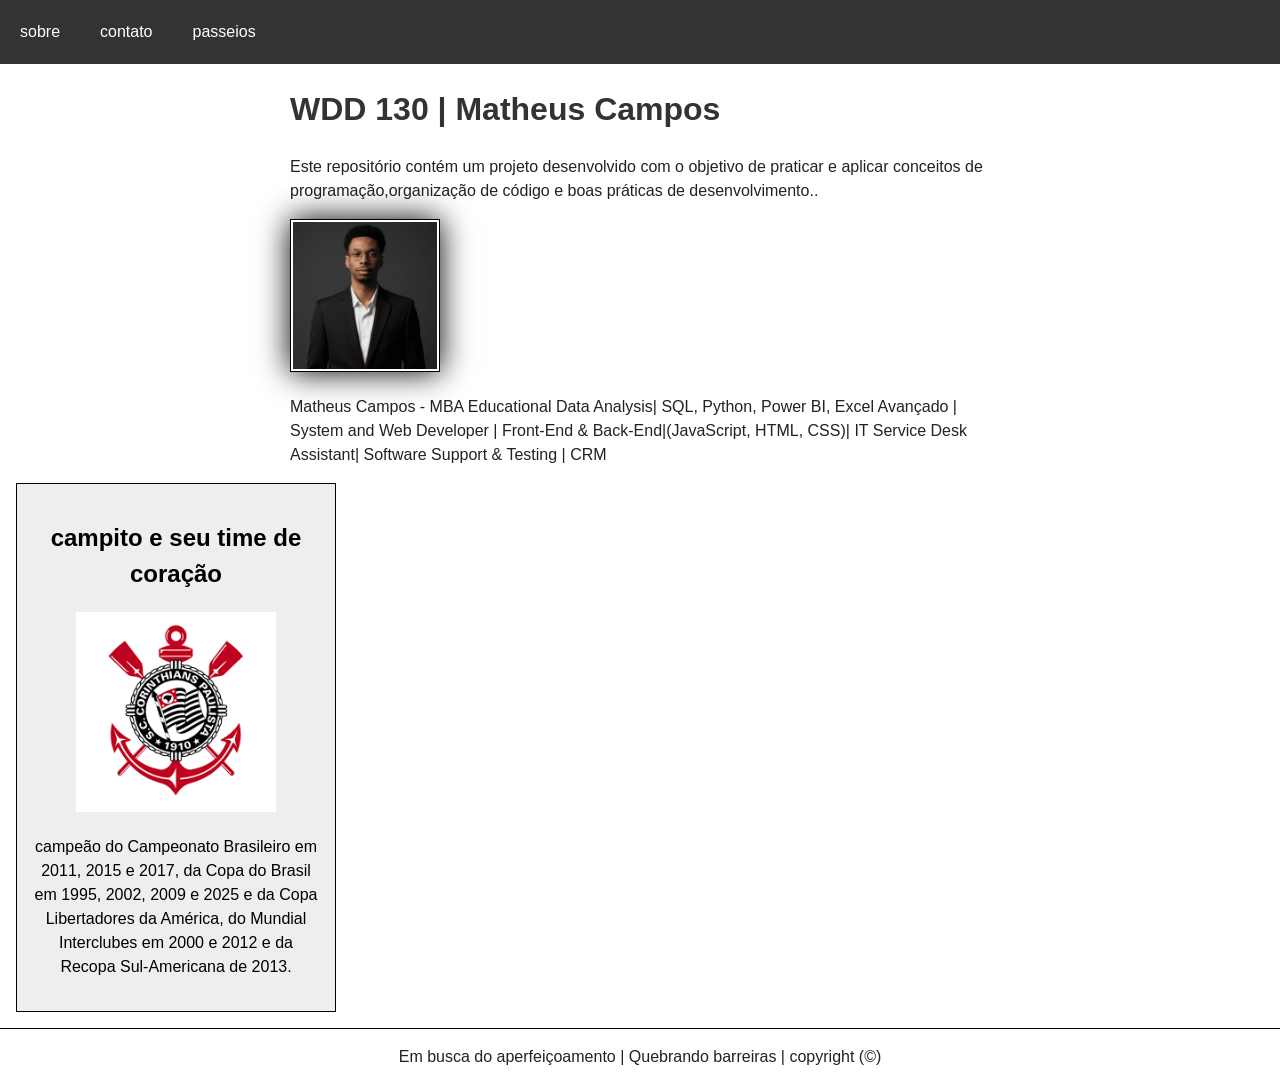
==== wwr/index.html @ e8d2c733 "attpagina" ====
<!DOCTYPE html>
<html lang="pt-br">

<head>
    <meta charset="UTF-8">
    <meta name="viewport" content="width=device-width, initial-scale=1.0">
    <title>WDD 130 | Matheus Campos</title>
    <meta name="author" content="Matheus Campos">
    <meta name="description"
        content="Portfólio de Matheus Campos com projetos e estudos da BYU. Desenvolvimento contínuo, aprendizado prático e evolução constante na área de tecnologia.!!">
    <link rel="stylesheet" href="estilos/estilos.css">
</head>

<body>
    <header>
        <nav>

            <a href="sobre.html">sobre</a>
            <a href="contato.html">contato</a>
            <a href="passeios.html">passeios</a>

        </nav>

    </header>
    <main>
        <h1>WDD 130 | Matheus Campos</h1>
        <p>Este repositório contém um projeto desenvolvido com o objetivo de praticar e aplicar conceitos de
            programação,organização de código e boas práticas de desenvolvimento..</p>

        <img src="imagens/campitoperfil.png" alt="Foto de Campitoo" width="200">

        <p>Matheus Campos - MBA
            Educational Data Analysis| SQL, Python, Power BI, Excel Avançado |
            System and Web Developer | Front-End & Back-End|(JavaScript, HTML, CSS)|
            IT Service Desk Assistant| Software Support & Testing | CRM</p>

    </main>
    <aside>
        <h2>campito e seu time de coração</h2>
        <img src="imagens/corinthians.png" alt="Foto de Campitoo" width="200">
        <p>campeão do Campeonato Brasileiro em 2011, 2015 e 2017, da Copa do Brasil em 1995, 2002, 2009 e 2025 e da Copa
            Libertadores da América, do Mundial Interclubes em 2000 e 2012 e da Recopa Sul-Americana de 2013.</p>
    </aside>
    <footer>
        <p>Em busca do aperfeiçoamento | Quebrando barreiras | copyright (©)</p>
    </footer>

</body>

</html>
---- wwr/estilos/estilos.css ----
* {
    box-sizing: border-box;
}

body {
    font-family: Arial, Arial, Helvetica, sans-serif;
    line-height: 1.5;
    color: #222;
    background: #fff;
    margin: 0;
}

nav {
    background-color: #333;
    padding: 10px;

    display: flex;
    gap: 20px;
}

nav a {
    color: #fff;
    padding: 10px;
    text-decoration: none;
}


main {
    max-width: 700px;
    margin: 0 auto;
}


h1 {
    color: #333;
}


main img {
    width: 150px;
    height: auto;
    border: 1px solid #000;
    padding: 2px;
    box-shadow: 0 0 30px #000;
}

aside {
    width: 20rem;
    margin: 1em;
    border: 1px solid #000;
    padding: 1em;
    background-color: #eee;
    color: #000;
    text-align: center;
}

aside img {
    width: 200px;
    height: auto;
}


p {
    padding: 0;
}

footer {
    margin-top: 1em;
    border-top: 1px solid #000;
    text-align: center;
}
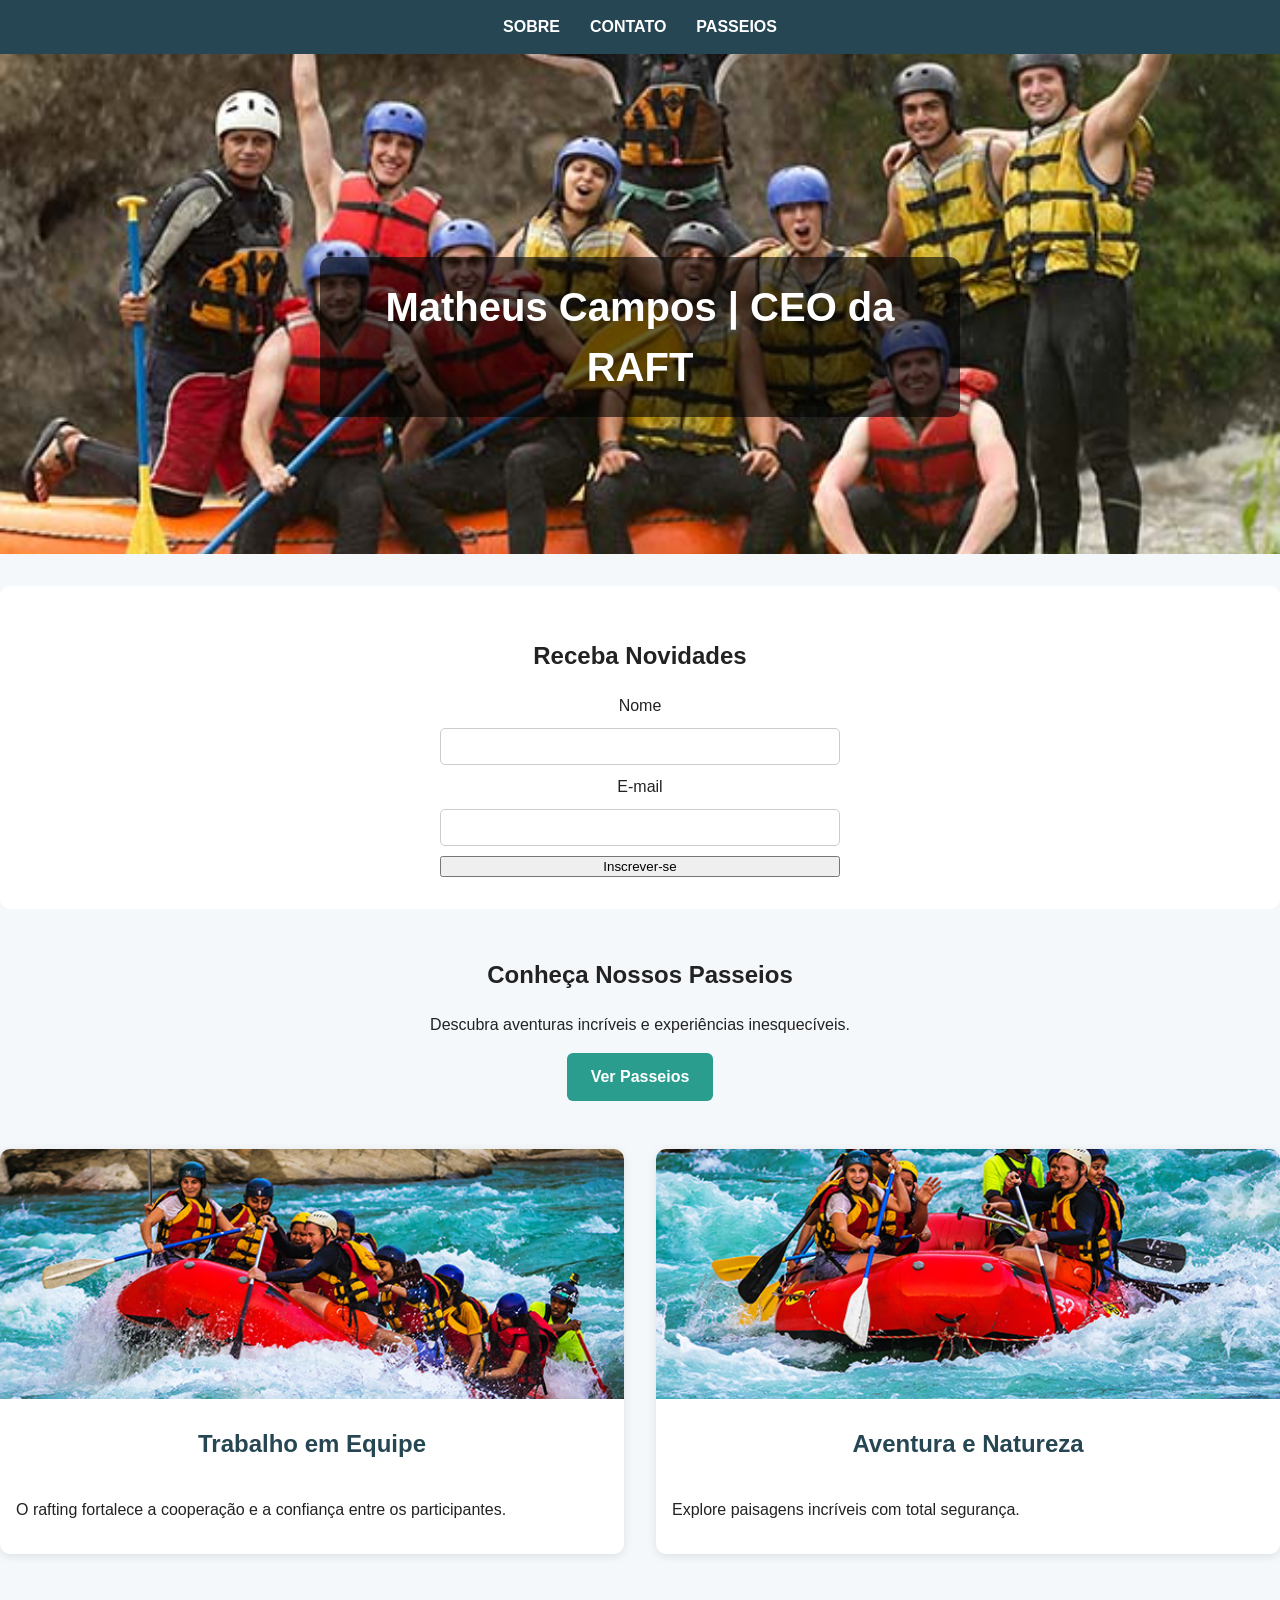
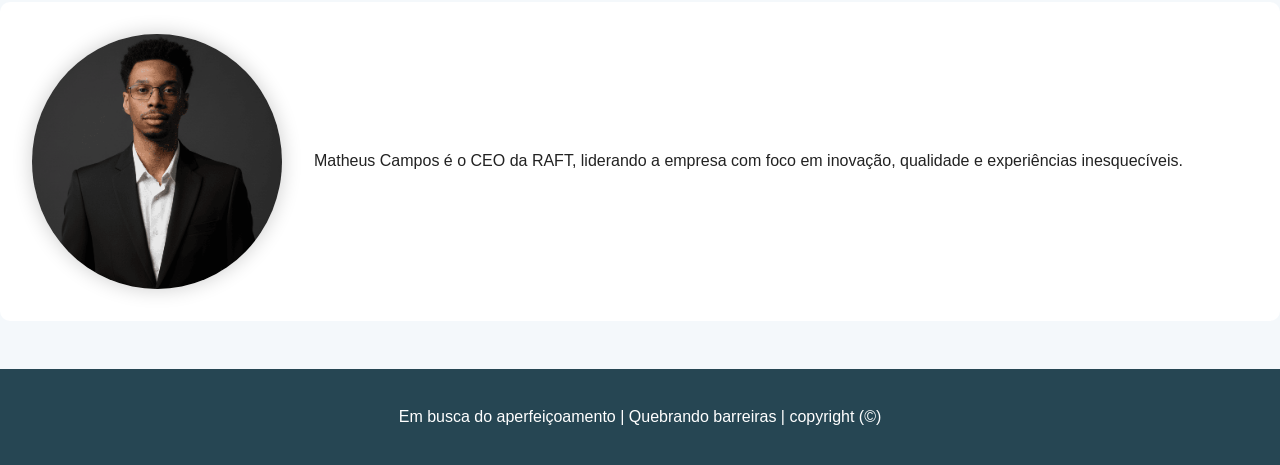
==== commit 48a4768c: "attpaginaprincipal" ====
--- a/wwr/index.html
+++ b/wwr/index.html
@@ -22,29 +22,37 @@
         </nav>
 
     </header>
-    <main>
-        <h1>WDD 130 | Matheus Campos</h1>
-        <p>Este repositório contém um projeto desenvolvido com o objetivo de praticar e aplicar conceitos de
-            programação,organização de código e boas práticas de desenvolvimento..</p>
-
-        <img src="imagens/campitoperfil.png" alt="Foto de Campitoo" width="200">
-
-        <p>Matheus Campos - MBA
-            Educational Data Analysis| SQL, Python, Power BI, Excel Avançado |
-            System and Web Developer | Front-End & Back-End|(JavaScript, HTML, CSS)|
-            IT Service Desk Assistant| Software Support & Testing | CRM</p>
-
+    <section class="hero"> <img src="imagens/rafting59_600.jpg" alt="Equipe praticando rafting">
+        <h1>Matheus Campos | CEO da RAFT</h1>
+    </section>
+    <section class="newsletter">
+        <h2>Receba Novidades</h2>
+        <form> <label for="nome">Nome</label> <input type="text" id="nome" required> <label for="email">E-mail</label>
+            <input type="email" id="email" required> <button type="submit">Inscrever-se</button>
+        </form>
+    </section>
+    <section class="cta">
+        <h2>Conheça Nossos Passeios</h2>
+        <p> Descubra aventuras incríveis e experiências inesquecíveis. </p> <a href="passeios.html">Ver Passeios</a>
+    </section>
+    <section class="grid-home">
+        <article> <img src="imagens/rafting18_600.jpg" alt="Rafting em equipe">
+            <h2>Trabalho em Equipe</h2>
+            <p> O rafting fortalece a cooperação e a confiança entre os participantes. </p>
+        </article>
+        <article> <img src="imagens/rafting17_600.jpg" alt="Aventura no rio">
+            <h2>Aventura e Natureza</h2>
+            <p> Explore paisagens incríveis com total segurança. </p>
+        </article>
+    </section>
+    <section class="biografia"> <img src="imagens/campitoperfil.png" alt="Foto de Matheus Campos">
+        <p> Matheus Campos é o CEO da RAFT, liderando a empresa com foco em inovação, qualidade e experiências
+            inesquecíveis. </p>
+    </section>
     </main>
-    <aside>
-        <h2>campito e seu time de coração</h2>
-        <img src="imagens/corinthians.png" alt="Foto de Campitoo" width="200">
-        <p>campeão do Campeonato Brasileiro em 2011, 2015 e 2017, da Copa do Brasil em 1995, 2002, 2009 e 2025 e da Copa
-            Libertadores da América, do Mundial Interclubes em 2000 e 2012 e da Recopa Sul-Americana de 2013.</p>
-    </aside>
     <footer>
         <p>Em busca do aperfeiçoamento | Quebrando barreiras | copyright (©)</p>
     </footer>
-
 </body>
 
 </html>
--- a/wwr/estilos/estilos.css
+++ b/wwr/estilos/estilos.css
@@ -1,71 +1,194 @@
-* {
-    box-sizing: border-box;
-}
 
 body {
-    font-family: Arial, Arial, Helvetica, sans-serif;
+    font-family: Arial, Helvetica, sans-serif;
     line-height: 1.5;
     color: #222;
-    background: #fff;
+    background-color: #f4f8fb;
     margin: 0;
 }
 
 nav {
-    background-color: #333;
-    padding: 10px;
-
+    background-color: #264653;
     display: flex;
-    gap: 20px;
+    justify-content: center;
+    gap: 30px;
+    padding: 15px;
 }
 
 nav a {
-    color: #fff;
-    padding: 10px;
+    color: white;
     text-decoration: none;
+    font-weight: bold;
+    text-transform: uppercase;
+    transition: 0.3s;
+}
+
+nav a:hover {
+    color: #e9c46a;
+}
+
+
+.hero {
+    position: relative;
+    width: 100%;
+}
+
+.hero img {
+    width: 100%;
+    height: 500px;
+    object-fit: cover;
+    display: block;
+}
+
+.hero h1 {
+    position: absolute;
+    top: 50%;
+    left: 50%;
+    transform: translate(-50%, -50%);
+
+    background-color: rgba(0, 0, 0, 0.6);
+    color: white;
+
+    padding: 20px 30px;
+    border-radius: 10px;
+
+    font-size: 2.5rem;
+    text-align: center;
 }
 
 
 main {
-    max-width: 700px;
+    max-width: 1200px;
     margin: 0 auto;
 }
 
 
-h1 {
-    color: #333;
+.newsletter {
+    background-color: white;
+    padding: 2rem;
+    margin: 2rem 0;
+    border-radius: 10px;
+    text-align: center;
 }
 
+.newsletter form {
+    display: flex;
+    flex-direction: column;
+    max-width: 400px;
+    margin: auto;
+    gap: 10px;
+}
 
-main img {
-    width: 150px;
-    height: auto;
-    border: 1px solid #000;
-    padding: 2px;
-    box-shadow: 0 0 30px #000;
+.newsletter input {
+    padding: 10px;
+    border: 1px solid #ccc;
+    border-radius: 5px;
+}
+
+.cta {
+    text-align: center;
+    margin: 3rem 0;
+}
+
+.cta a {
+    display: inline-block;
+    background-color: #2a9d8f;
+    color: white;
+    padding: 12px 24px;
+    border-radius: 6px;
+    text-decoration: none;
+    font-weight: bold;
+}
+
+.cta a:hover {
+    background-color: #21867a;
+}
+
+.grid-home {
+    display: grid;
+    grid-template-columns: repeat(2, 1fr);
+    gap: 2rem;
+    margin: 3rem 0;
+}
+
+.grid-home article {
+    background: white;
+    border-radius: 10px;
+    overflow: hidden;
+    box-shadow: 0 2px 10px rgba(0,0,0,.1);
+}
+
+.grid-home img {
+    width: 100%;
+    height: 250px;
+    object-fit: cover;
+}
+
+.grid-home h2 {
+    text-align: center;
+    color: #264653;
+}
+
+.grid-home p {
+    padding: 1rem;
+}
+
+.biografia {
+    display: grid;
+    grid-template-columns: 250px 1fr;
+    gap: 2rem;
+    align-items: center;
+
+    background: white;
+    padding: 2rem;
+    border-radius: 10px;
+    margin-bottom: 2rem;
+}
+
+.biografia img {
+    width: 100%;
+    border-radius: 50%;
+    box-shadow: 0 0 20px rgba(0,0,0,.2);
 }
 
 aside {
-    width: 20rem;
-    margin: 1em;
-    border: 1px solid #000;
-    padding: 1em;
-    background-color: #eee;
-    color: #000;
-    text-align: center;
+    max-width: 1000px;
+    margin: 2rem auto;
+    background: white;
+    border: none;
+    border-radius: 10px;
+    padding: 2rem;
+    box-shadow: 0 2px 10px rgba(0,0,0,.1);
 }
 
 aside img {
-    width: 200px;
-    height: auto;
-}
-
-
-p {
-    padding: 0;
+    width: 100%;
+    max-width: 500px;
+    border-radius: 10px;
 }
 
 footer {
-    margin-top: 1em;
-    border-top: 1px solid #000;
+    background-color: #264653;
+    color: white;
     text-align: center;
+    padding: 20px;
+    margin-top: 3rem;
+    border: none;
+}
+
+@media (max-width: 768px) {
+
+    .grid-home {
+        grid-template-columns: 1fr;
+    }
+
+    .biografia {
+        grid-template-columns: 1fr;
+        text-align: center;
+    }
+
+    .hero h1 {
+        font-size: 1.8rem;
+        width: 90%;
+    }
 }
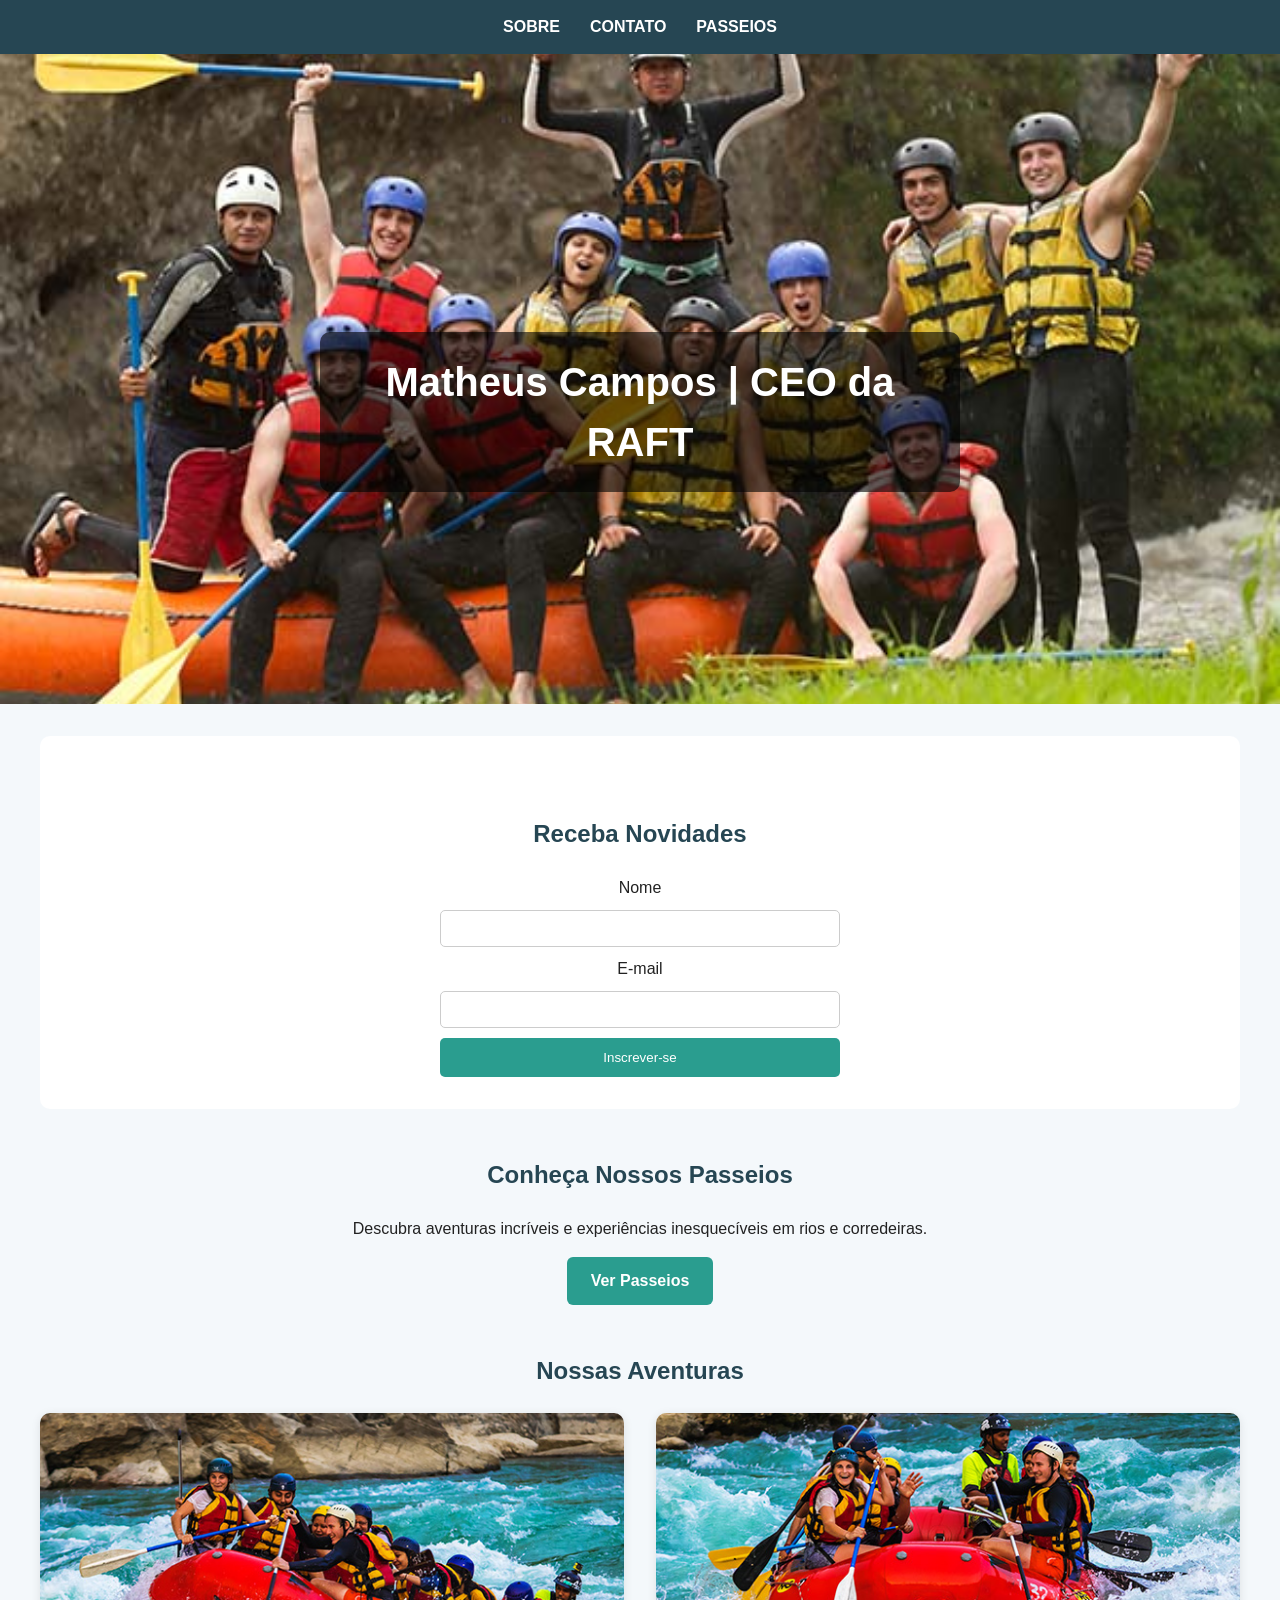
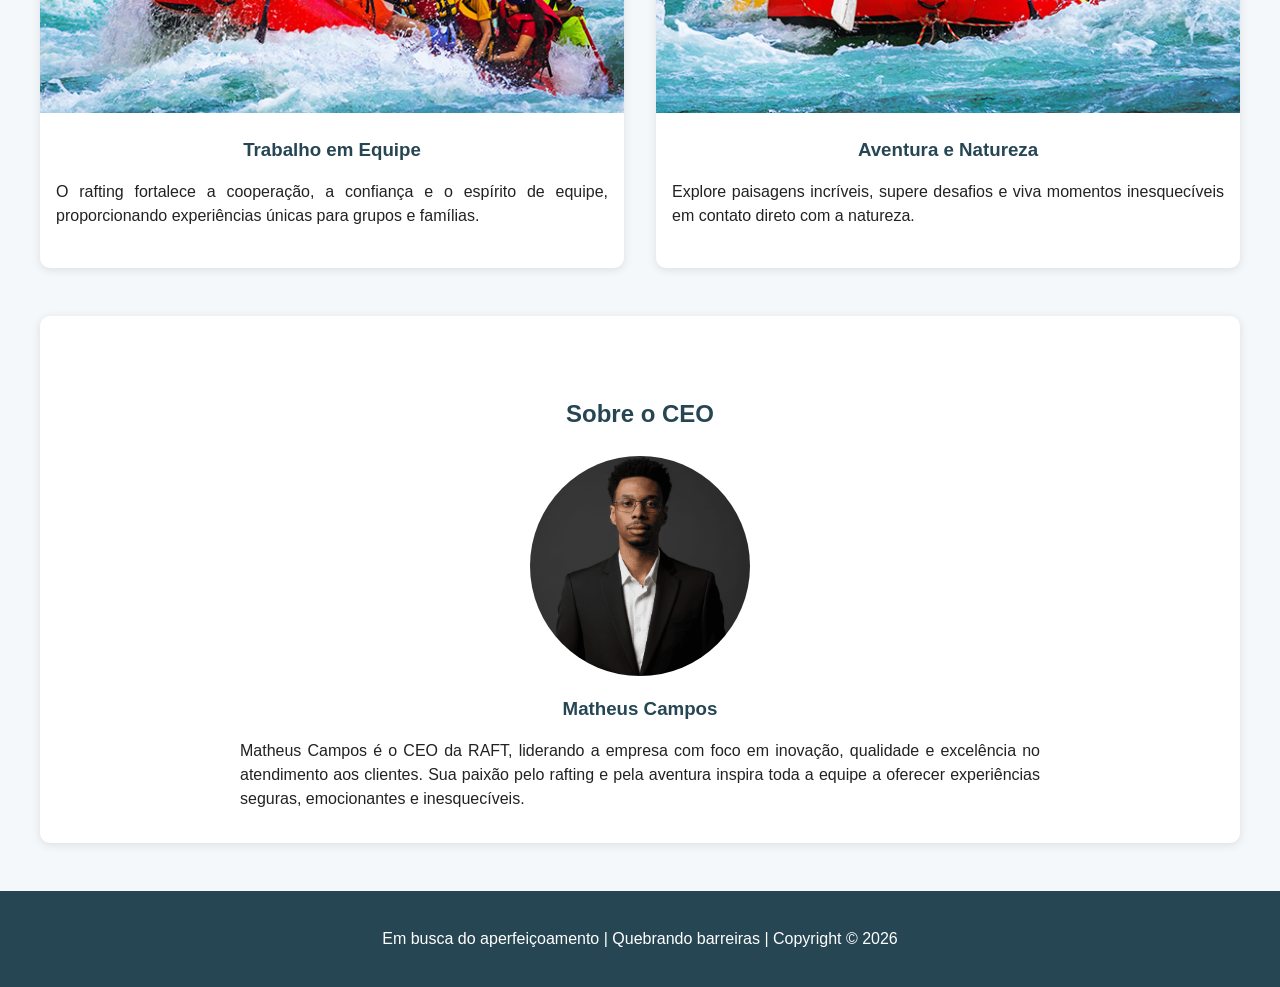
==== commit 6d5ffd18: "upindexnew" ====
--- a/wwr/index.html
+++ b/wwr/index.html
@@ -12,46 +12,50 @@
 </head>
 
 <body>
+
     <header>
-        <nav>
-
-            <a href="sobre.html">sobre</a>
-            <a href="contato.html">contato</a>
-            <a href="passeios.html">passeios</a>
-
+        <nav> <a href="sobre.html">Sobre</a> <a href="contato.html">Contato</a> <a href="passeios.html">Passeios</a>
         </nav>
-
     </header>
     <section class="hero"> <img src="imagens/rafting59_600.jpg" alt="Equipe praticando rafting">
         <h1>Matheus Campos | CEO da RAFT</h1>
     </section>
-    <section class="newsletter">
-        <h2>Receba Novidades</h2>
-        <form> <label for="nome">Nome</label> <input type="text" id="nome" required> <label for="email">E-mail</label>
-            <input type="email" id="email" required> <button type="submit">Inscrever-se</button>
-        </form>
-    </section>
-    <section class="cta">
-        <h2>Conheça Nossos Passeios</h2>
-        <p> Descubra aventuras incríveis e experiências inesquecíveis. </p> <a href="passeios.html">Ver Passeios</a>
-    </section>
-    <section class="grid-home">
-        <article> <img src="imagens/rafting18_600.jpg" alt="Rafting em equipe">
-            <h2>Trabalho em Equipe</h2>
-            <p> O rafting fortalece a cooperação e a confiança entre os participantes. </p>
-        </article>
-        <article> <img src="imagens/rafting17_600.jpg" alt="Aventura no rio">
-            <h2>Aventura e Natureza</h2>
-            <p> Explore paisagens incríveis com total segurança. </p>
-        </article>
-    </section>
-    <section class="biografia"> <img src="imagens/campitoperfil.png" alt="Foto de Matheus Campos">
-        <p> Matheus Campos é o CEO da RAFT, liderando a empresa com foco em inovação, qualidade e experiências
-            inesquecíveis. </p>
-    </section>
+    <main>
+        <section class="newsletter">
+            <h2>Receba Novidades</h2>
+            <form> <label for="nome">Nome</label> <input type="text" id="nome" name="nome" required> <label
+                    for="email">E-mail</label> <input type="email" id="email" name="email" required> <button
+                    type="submit">Inscrever-se</button> </form>
+        </section>
+        <section class="cta">
+            <h2>Conheça Nossos Passeios</h2>
+            <p> Descubra aventuras incríveis e experiências inesquecíveis em rios e corredeiras. </p> <a
+                href="passeios.html">Ver Passeios</a>
+        </section>
+        <h2>Nossas Aventuras</h2>
+        <section class="grid-home">
+            <article> <img src="imagens/rafting18_600.jpg" alt="Equipe praticando rafting">
+                <h3>Trabalho em Equipe</h3>
+                <p> O rafting fortalece a cooperação, a confiança e o espírito de equipe, proporcionando experiências
+                    únicas
+                    para grupos e famílias. </p>
+            </article>
+            <article> <img src="imagens/rafting17_600.jpg" alt="Aventura em corredeiras">
+                <h3>Aventura e Natureza</h3>
+                <p> Explore paisagens incríveis, supere desafios e viva momentos inesquecíveis em contato direto com a
+                    natureza. </p>
+            </article>
+        </section>
+        <section class="biografia">
+            <h2>Sobre o CEO</h2> <img src="imagens/campitoperfil.png" alt="Foto de Matheus Campos">
+            <h3>Matheus Campos</h3>
+            <p> Matheus Campos é o CEO da RAFT, liderando a empresa com foco em inovação, qualidade e excelência no
+                atendimento aos clientes. Sua paixão pelo rafting e pela aventura inspira toda a equipe a oferecer
+                experiências seguras, emocionantes e inesquecíveis. </p>
+        </section>
     </main>
     <footer>
-        <p>Em busca do aperfeiçoamento | Quebrando barreiras | copyright (©)</p>
+        <p> Em busca do aperfeiçoamento | Quebrando barreiras | Copyright © 2026 </p>
     </footer>
 </body>
 
--- a/wwr/estilos/estilos.css
+++ b/wwr/estilos/estilos.css
@@ -27,7 +27,6 @@
     color: #e9c46a;
 }
 
-
 .hero {
     position: relative;
     width: 100%;
@@ -35,7 +34,7 @@
 
 .hero img {
     width: 100%;
-    height: 500px;
+    height: 650px;
     object-fit: cover;
     display: block;
 }
@@ -56,12 +55,17 @@
     text-align: center;
 }
 
-
 main {
     max-width: 1200px;
     margin: 0 auto;
-}
-
+    padding: 0 20px;
+}
+
+h2 {
+    text-align: center;
+    color: #264653;
+    margin: 3rem 0 1.5rem;
+}
 
 .newsletter {
     background-color: white;
@@ -85,6 +89,19 @@
     border-radius: 5px;
 }
 
+.newsletter button {
+    padding: 12px;
+    border: none;
+    background-color: #2a9d8f;
+    color: white;
+    border-radius: 5px;
+    cursor: pointer;
+}
+
+.newsletter button:hover {
+    background-color: #21867a;
+}
+
 .cta {
     text-align: center;
     margin: 3rem 0;
@@ -108,63 +125,60 @@
     display: grid;
     grid-template-columns: repeat(2, 1fr);
     gap: 2rem;
-    margin: 3rem 0;
+    margin-bottom: 3rem;
 }
 
 .grid-home article {
     background: white;
     border-radius: 10px;
     overflow: hidden;
-    box-shadow: 0 2px 10px rgba(0,0,0,.1);
+    box-shadow: 0 2px 10px rgba(0, 0, 0, 0.1);
 }
 
 .grid-home img {
     width: 100%;
-    height: 250px;
+    height: 300px;
     object-fit: cover;
 }
 
-.grid-home h2 {
+.grid-home h3 {
     text-align: center;
     color: #264653;
+    margin: 1rem 0;
 }
 
 .grid-home p {
-    padding: 1rem;
+    padding: 0 1rem 1.5rem;
+    text-align: justify;
 }
 
 .biografia {
-    display: grid;
-    grid-template-columns: 250px 1fr;
-    gap: 2rem;
-    align-items: center;
-
     background: white;
     padding: 2rem;
     border-radius: 10px;
-    margin-bottom: 2rem;
+    margin-bottom: 3rem;
+    text-align: center;
+    box-shadow: 0 2px 10px rgba(0, 0, 0, 0.1);
 }
 
 .biografia img {
-    width: 100%;
+    width: 220px;
+    height: 220px;
+    object-fit: cover;
     border-radius: 50%;
-    box-shadow: 0 0 20px rgba(0,0,0,.2);
-}
-
-aside {
-    max-width: 1000px;
-    margin: 2rem auto;
-    background: white;
-    border: none;
-    border-radius: 10px;
-    padding: 2rem;
-    box-shadow: 0 2px 10px rgba(0,0,0,.1);
-}
-
-aside img {
-    width: 100%;
-    max-width: 500px;
-    border-radius: 10px;
+    display: block;
+    margin: 1rem auto;
+}
+
+.biografia h3 {
+    color: #264653;
+    margin-bottom: 1rem;
+}
+
+.biografia p {
+    max-width: 800px;
+    margin: 0 auto;
+    text-align: justify;
 }
 
 footer {
@@ -173,22 +187,27 @@
     text-align: center;
     padding: 20px;
     margin-top: 3rem;
-    border: none;
-}
+}
+
 
 @media (max-width: 768px) {
 
-    .grid-home {
-        grid-template-columns: 1fr;
-    }
-
-    .biografia {
-        grid-template-columns: 1fr;
-        text-align: center;
+    .hero img {
+        height: 400px;
     }
 
     .hero h1 {
         font-size: 1.8rem;
         width: 90%;
     }
-}+
+    .grid-home {
+        grid-template-columns: 1fr;
+    }
+
+    .biografia img {
+        width: 180px;
+        height: 180px;
+    }
+}
+
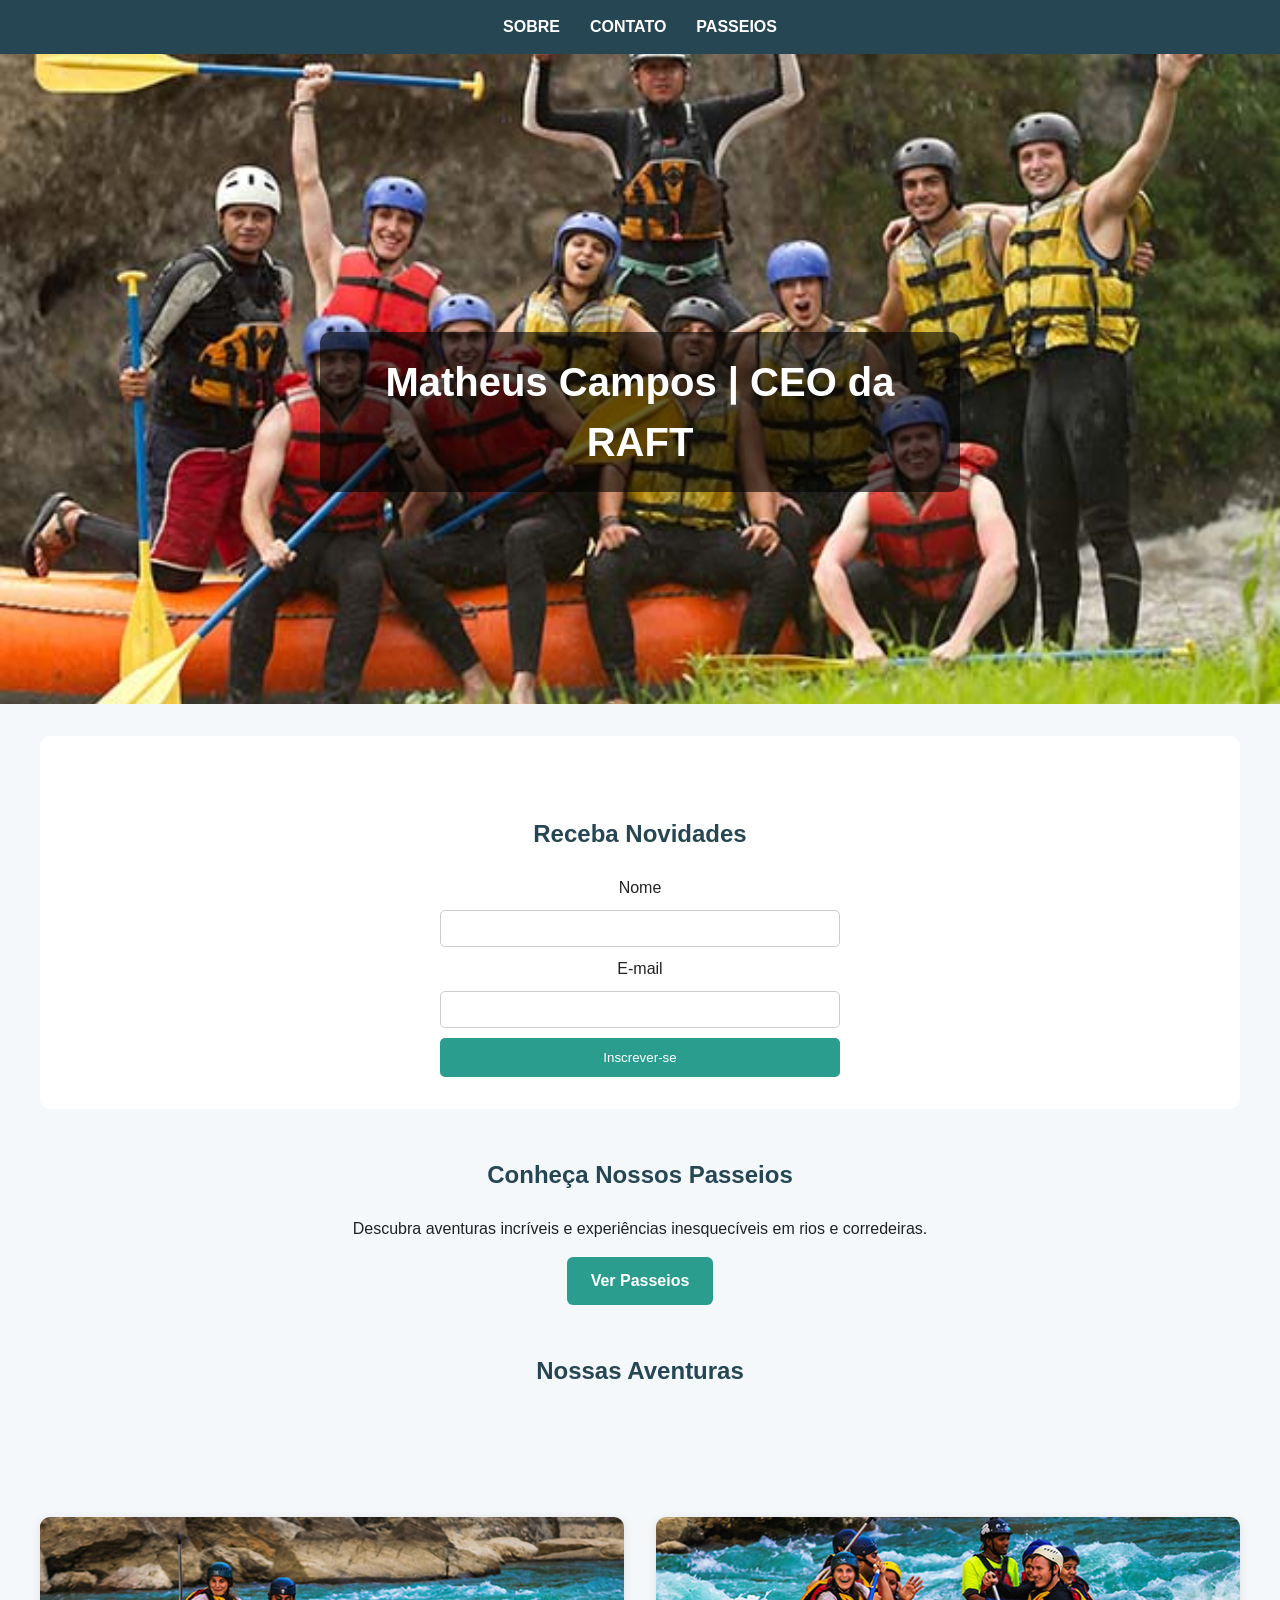
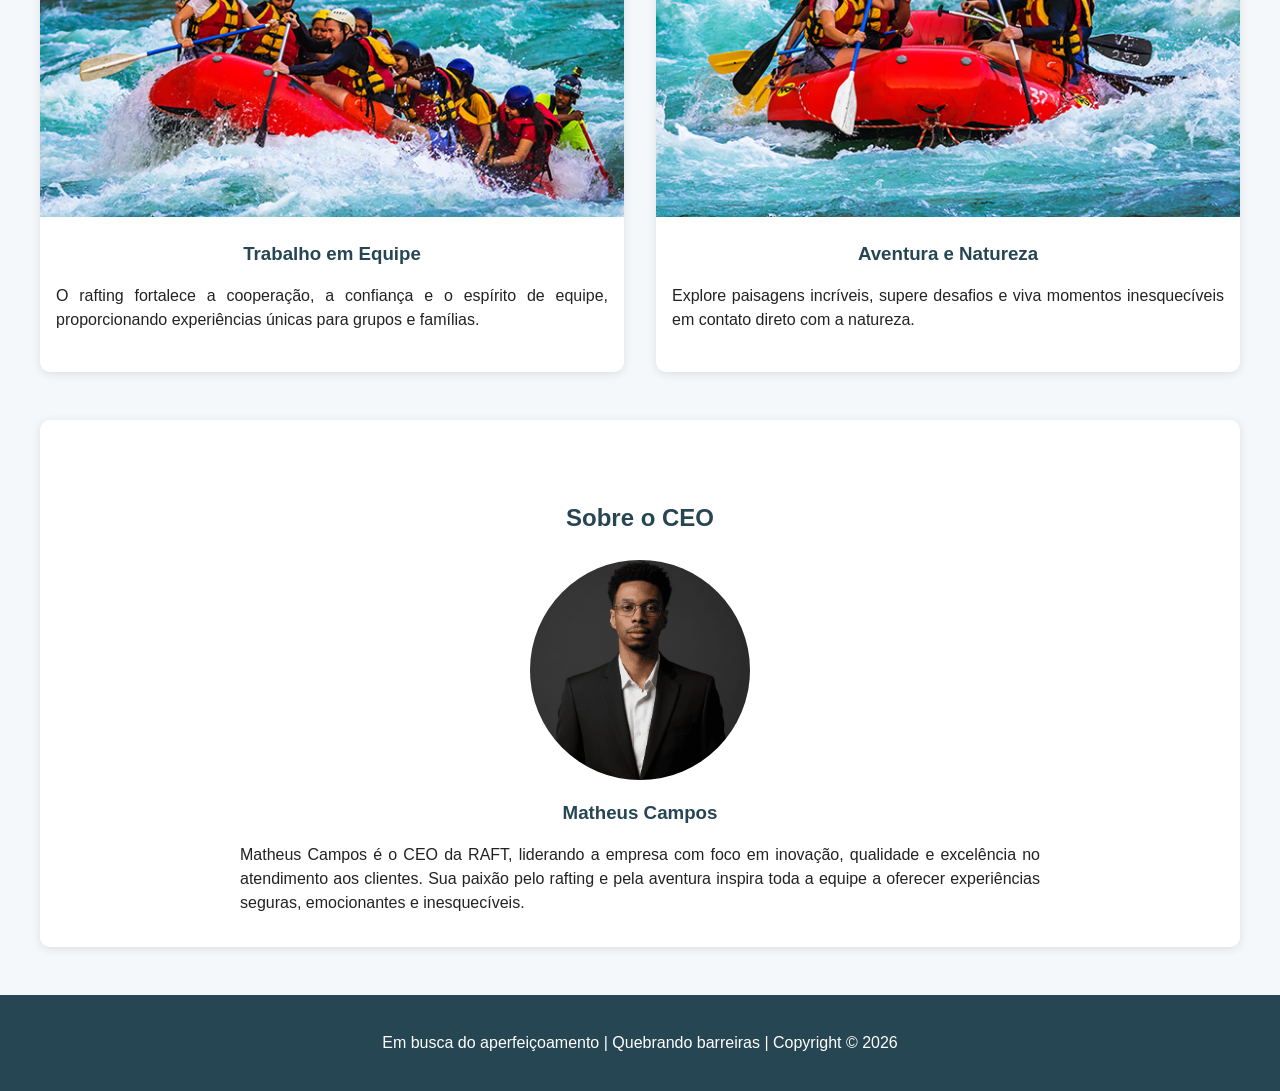
==== commit 45ff7414: "att" ====
--- a/wwr/index.html
+++ b/wwr/index.html
@@ -34,6 +34,8 @@
         </section>
         <h2>Nossas Aventuras</h2>
         <section class="grid-home">
+
+            <h2></h2>
             <article> <img src="imagens/rafting18_600.jpg" alt="Equipe praticando rafting">
                 <h3>Trabalho em Equipe</h3>
                 <p> O rafting fortalece a cooperação, a confiança e o espírito de equipe, proporcionando experiências
--- a/wwr/estilos/estilos.css
+++ b/wwr/estilos/estilos.css
@@ -139,6 +139,11 @@
     width: 100%;
     height: 300px;
     object-fit: cover;
+}
+
+.grid-home h2 {
+    grid-column: 1 / -1;
+    text-align: center;
 }
 
 .grid-home h3 {
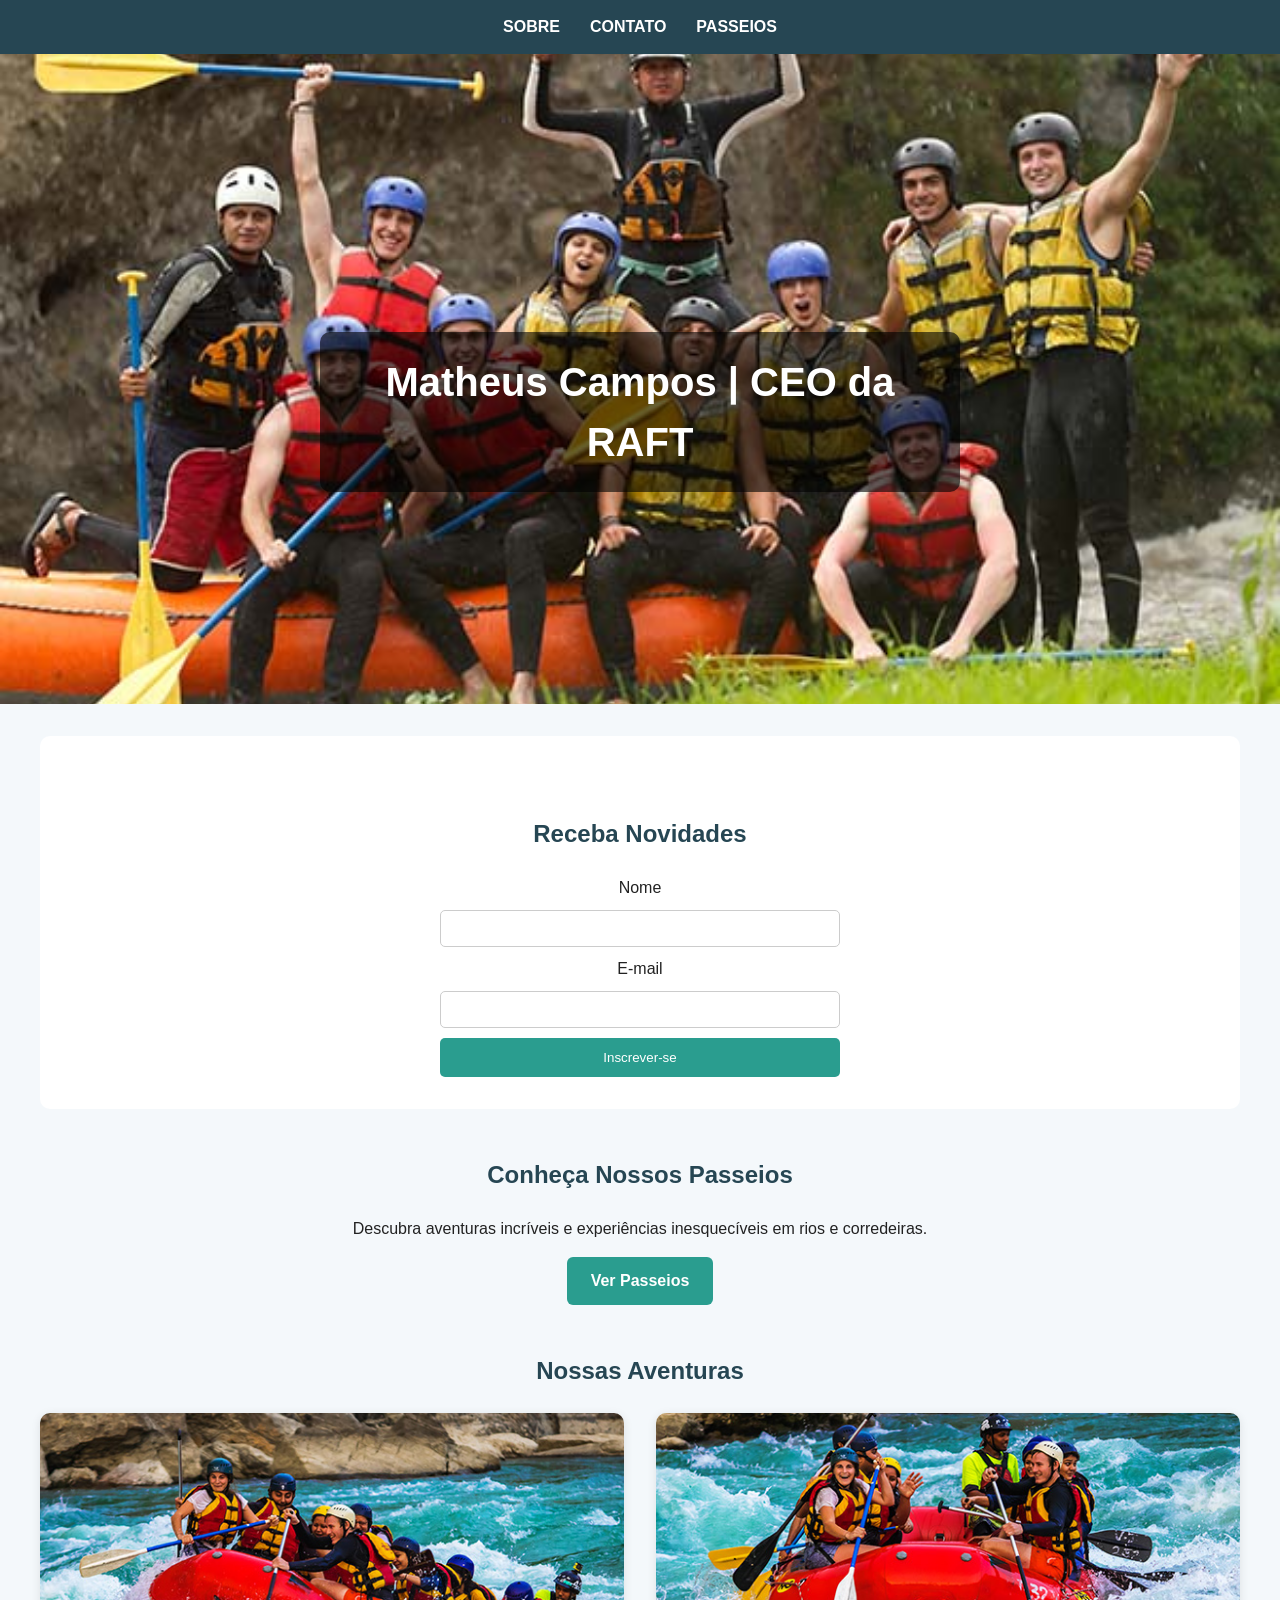
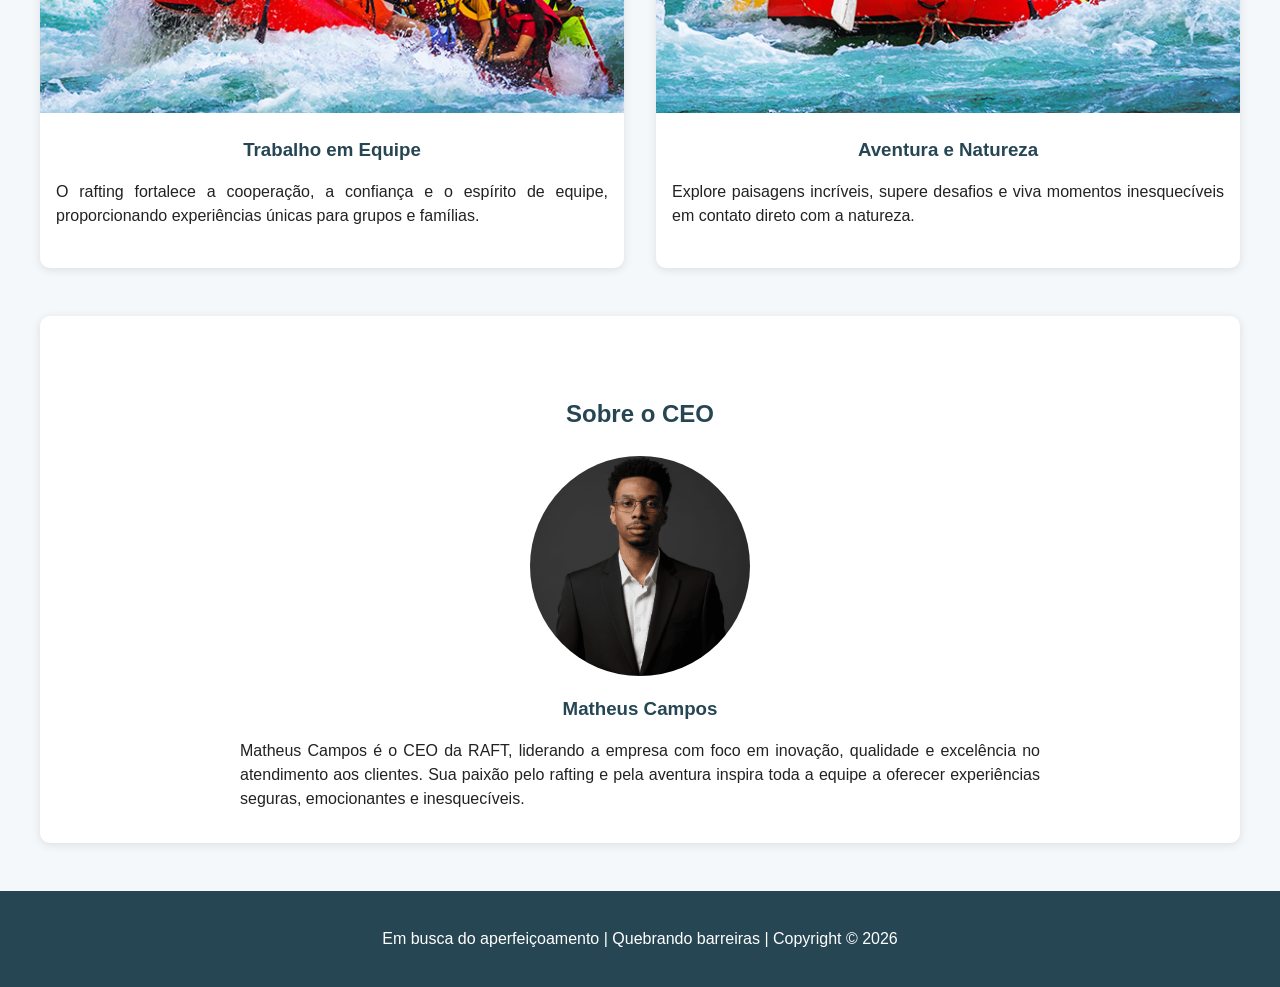
==== commit 3b4a2480: "att" ====
--- a/wwr/index.html
+++ b/wwr/index.html
@@ -35,7 +35,6 @@
         <h2>Nossas Aventuras</h2>
         <section class="grid-home">
 
-            <h2></h2>
             <article> <img src="imagens/rafting18_600.jpg" alt="Equipe praticando rafting">
                 <h3>Trabalho em Equipe</h3>
                 <p> O rafting fortalece a cooperação, a confiança e o espírito de equipe, proporcionando experiências
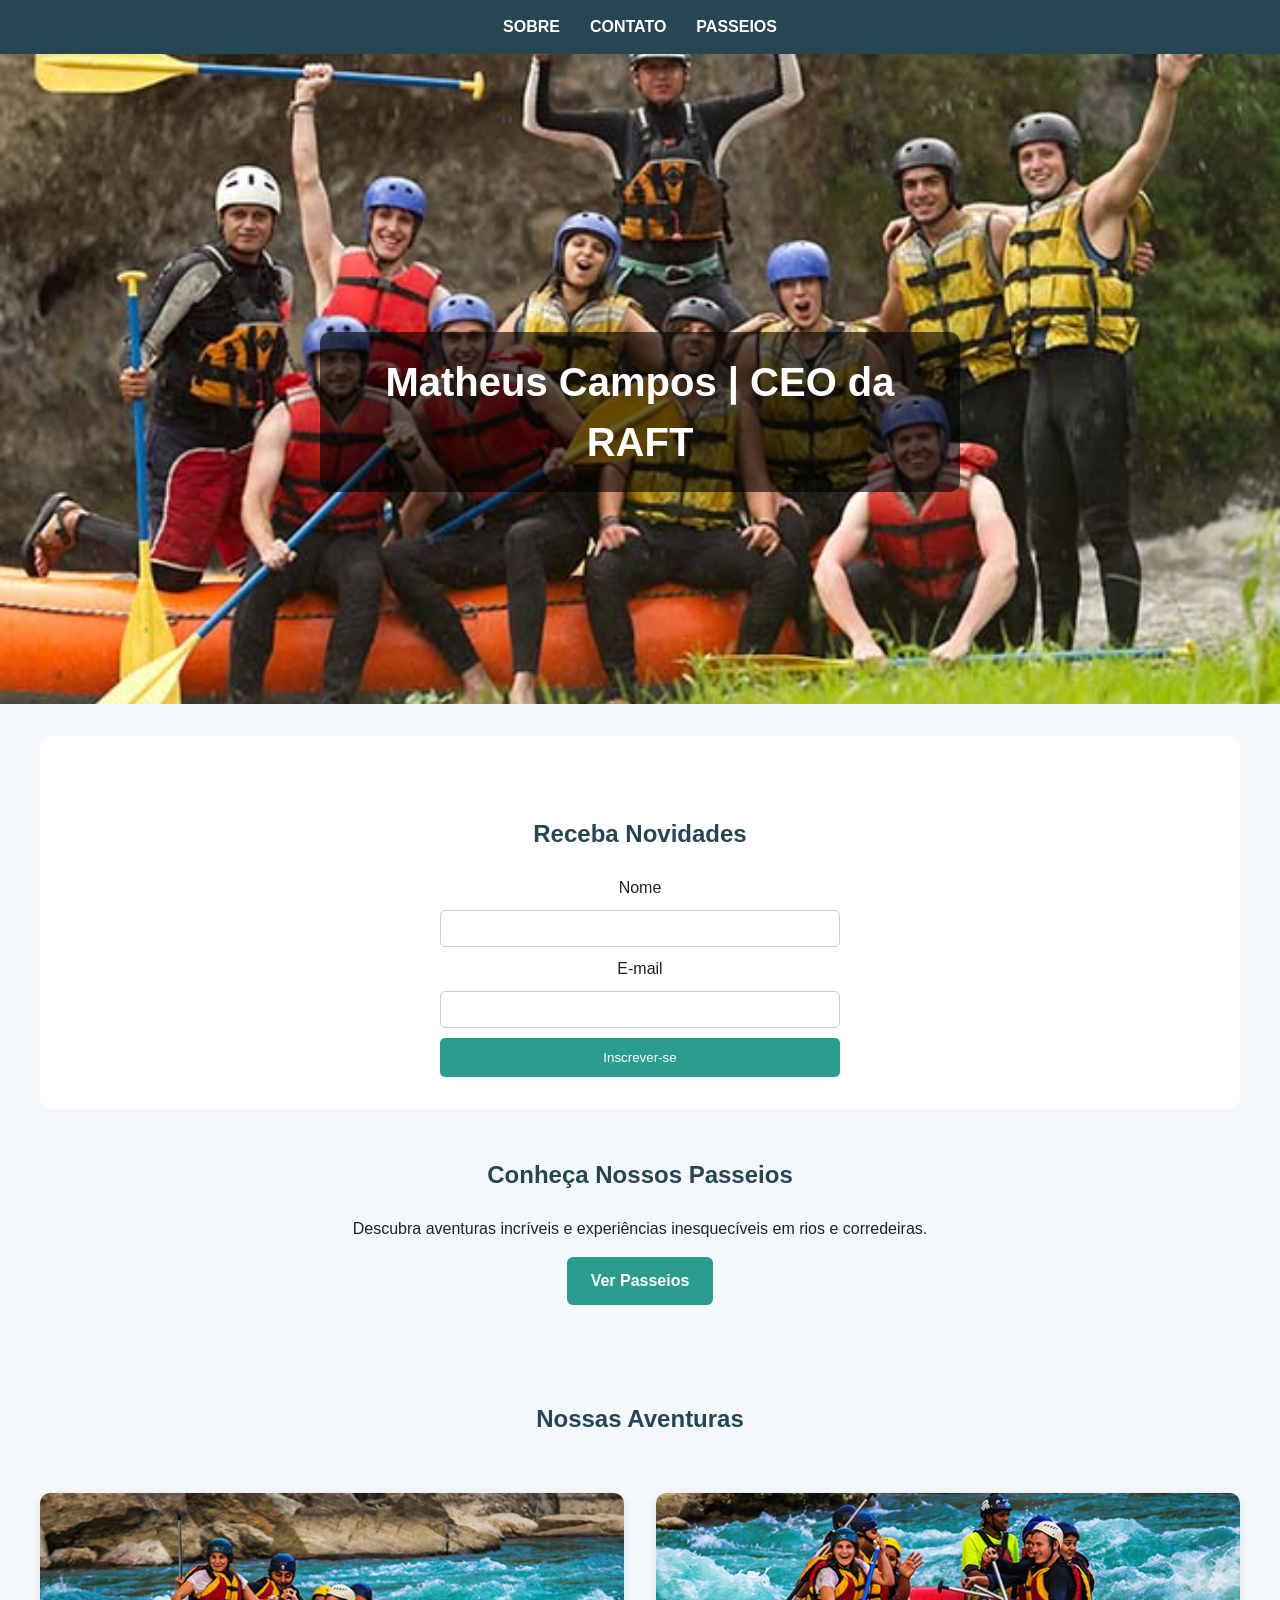
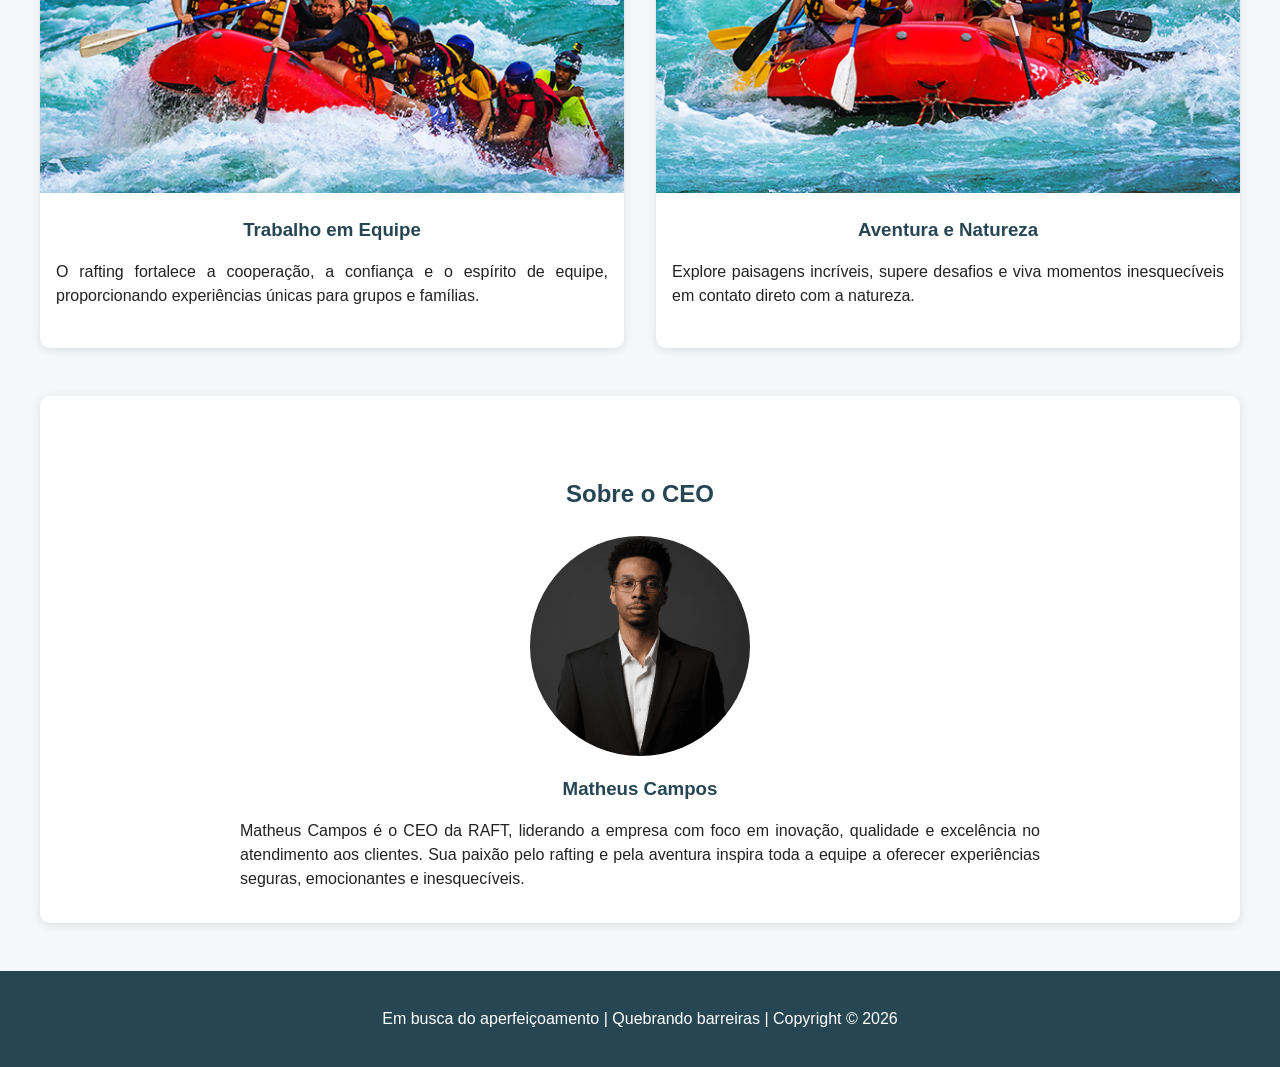
==== commit d43ffd62: "attz" ====
--- a/wwr/index.html
+++ b/wwr/index.html
@@ -32,9 +32,9 @@
             <p> Descubra aventuras incríveis e experiências inesquecíveis em rios e corredeiras. </p> <a
                 href="passeios.html">Ver Passeios</a>
         </section>
-        <h2>Nossas Aventuras</h2>
+
         <section class="grid-home">
-
+            <h2>Nossas Aventuras</h2>
             <article> <img src="imagens/rafting18_600.jpg" alt="Equipe praticando rafting">
                 <h3>Trabalho em Equipe</h3>
                 <p> O rafting fortalece a cooperação, a confiança e o espírito de equipe, proporcionando experiências
